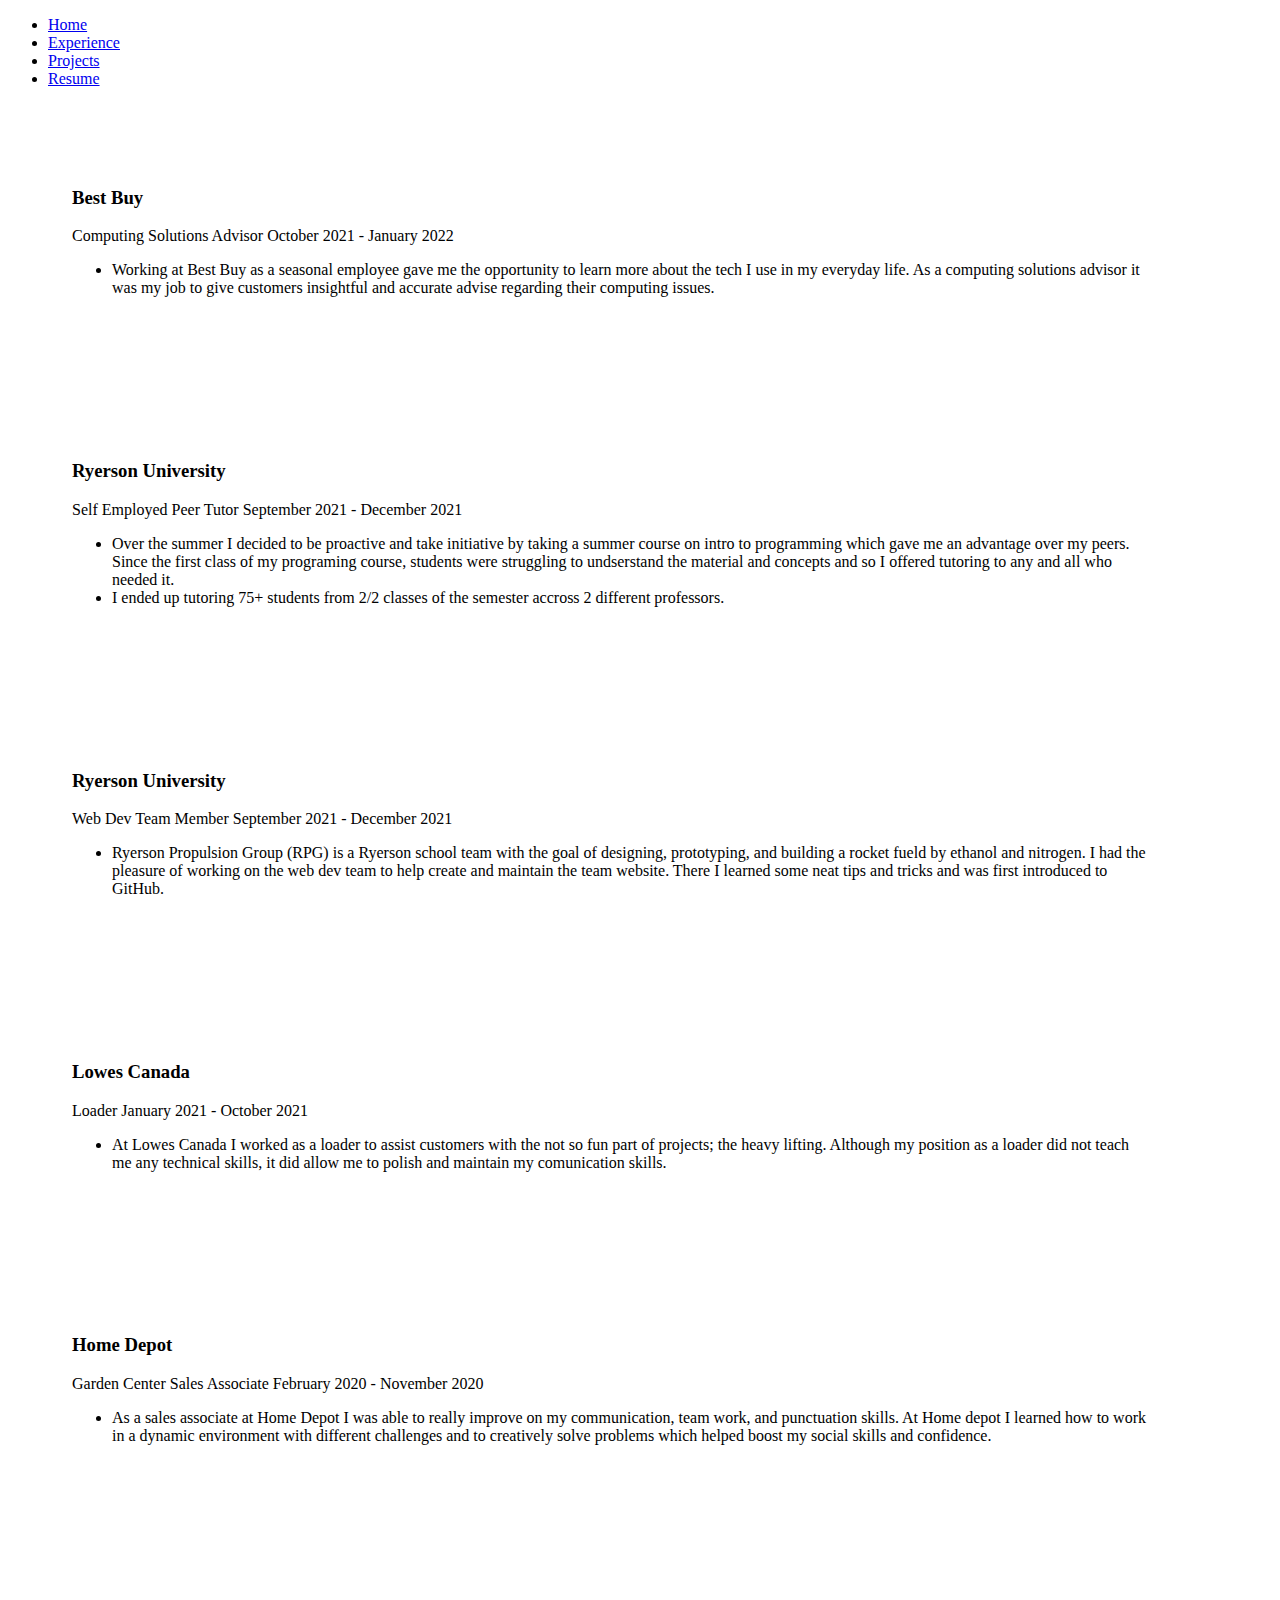
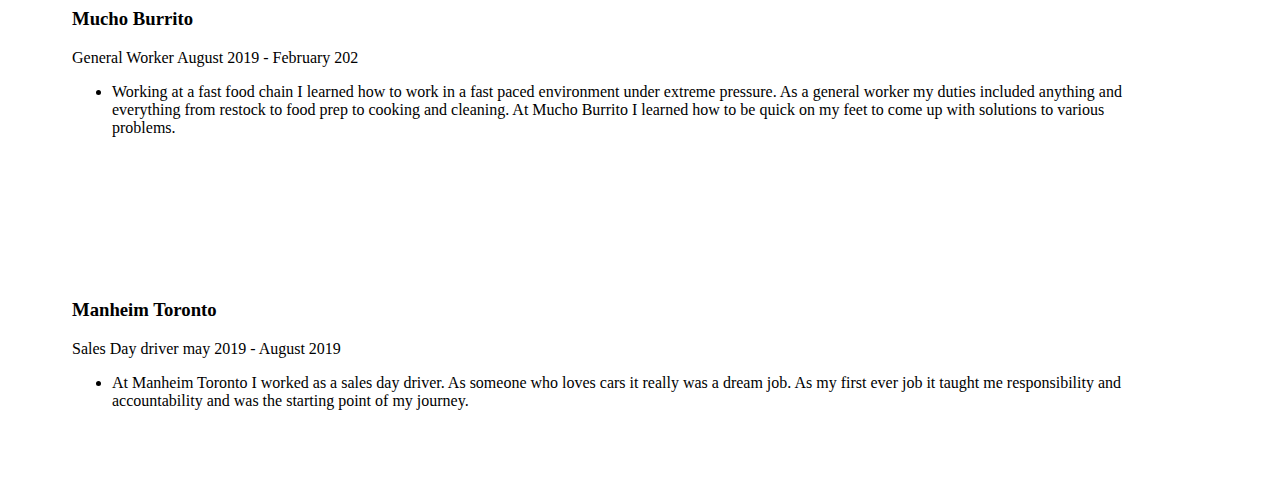
==== experience.html @ ebff09c5 "pushing website to github" ====
<!DOCTYPE html>
<html lang="en">
  <head>
    <meta charset="UTF-8" />
    <meta http-equiv="X-UA-Compatible" content="IE=edge" />
    <meta name="viewport" content="width=device-width, initial-scale=1.0" />
    <title>Document</title>
    <link rel="preconnect" href="https://fonts.googleapis.com" />
    <link rel="preconnect" href="https://fonts.gstatic.com" crossorigin />
    <link
      href="https://fonts.googleapis.com/css2?family=Inter:wght@400;600;700&display=swap"
      rel="stylesheet"
    />
    <link rel="stylesheet" href="css/normalize.css" />
    <link rel="stylesheet" href="css/styles.css" />
  </head>

  <style></style>

  <body>

    <nav>
      <ul class="nav">
        <li><a href="index.html">Home</a></li>
        <li><a href="experience.html">Experience</a></li>
        <li><a href="projects.html">Projects</a></li>
        <li><a href="Images/Areeb Noor Resume. (8).pdf" target="_blank">Resume</a></li>
      </ul>
    </nav>

    

    <div class="grid grid--1x2">
      <div style="width: 85%; padding: 4rem">
        <div class="plan">
          <div class="card card--BestBuy">
            <header class="card__header">
              <h3 class="plan__name">Best Buy</h3>
              <span class="plan__description">
                Computing Solutions Advisor</span
              >
              <span class="plan__date">October 2021 - January 2022</span>
            </header>
            <div class="card__body">
              <ul class="list">
                <li class="list__item">Working at Best Buy as a seasonal employee gave me the opportunity to learn more about the tech I use in my everyday life. As a computing solutions advisor it was my job to give customers insightful and accurate advise regarding their computing issues.  </li>
              </ul>
            </div>
          </div>
        </div>
      </div>

      <div style="width: 85%; padding: 4rem">
        <div class="plan">
          <div class="card card--Ryerson">
            <header class="card__header">
              <h3 class="plan__name">Ryerson University</h3>
              <span class="plan__description">
                Self Employed Peer Tutor</span
              >
              <span class="plan__date">September 2021 - December 2021</span>
            </header>
            <div class="card__body">
              <ul class="list">
                <li class="list__item">Over the summer I decided to be proactive and take initiative by taking a summer course on intro to programming which gave me an advantage over my peers. Since the first class of my programing course, students were struggling to undserstand the material and concepts and so I offered tutoring to any and all who needed it. </li>
                <li class="list__item">I ended up tutoring 75+ students from 2/2 classes of the semester accross 2 different professors.</li>
              
              </ul>
            </div>
          </div>
        </div>
      </div>
    </div>

    <div class="grid grid--1x2">
      <div style="width: 85%; padding: 4rem">
        <div class="plan">
          <div class="card card--Ryerson">
            <header class="card__header">
              <h3 class="plan__name">Ryerson University</h3>
              <span class="plan__description">
                Web Dev Team Member</span
              >
              <span class="plan__date">September 2021 - December 2021</span>
            </header>
            <div class="card__body">
              <ul class="list">
                <li class="list__item">Ryerson Propulsion Group (RPG) is a Ryerson school team with the goal of designing, prototyping, and building a rocket fueld by ethanol and nitrogen. I had the pleasure of working on the web dev team to help create and maintain the team website. There I learned some neat tips and tricks and was first introduced to GitHub.</li>
              </ul>
            </div>
          </div>
        </div>
      </div>

      <div style="width: 85%; padding: 4rem">
        <div class="plan">
          <div class="card card--Lowes">
            <header class="card__header">
              <h3 class="plan__name">Lowes Canada</h3>
              <span class="plan__description">
                Loader</span
              >
              <span class="plan__date">January 2021 - October 2021</span>
            </header>
            <div class="card__body">
              <ul class="list">
                <li class="list__item">At Lowes Canada I worked as a loader to assist customers with the not so fun part of projects; the heavy lifting. Although my position as a loader did not teach me any technical skills, it did allow me to polish and maintain my comunication skills.</li>
              </ul>
            </div>
          </div>
        </div>
      </div>
    </div>

    <div class="grid grid--1x2">
      <div style="width: 85%; padding: 4rem">
        <div class="plan">
          <div class="card card--HomeDepot">
            <header class="card__header">
              <h3 class="plan__name">Home Depot</h3>
              <span class="plan__description">
                Garden Center Sales Associate</span
              >
              <span class="plan__date">February 2020 - November 2020</span>
            </header>
            <div class="card__body">
              <ul class="list">
                <li class="list__item">As a sales associate at Home Depot I was able to really improve on my communication, team work, and punctuation skills. At Home depot I learned how to work in a dynamic environment with different challenges and to creatively solve problems which helped boost my social skills and confidence.</li>
              </ul>
            </div>
          </div>
        </div>
      </div>

      <div style="width: 85%; padding: 4rem">
        <div class="plan">
          <div class="card card--Mucho">
            <header class="card__header">
              <h3 class="plan__name">Mucho Burrito</h3>
              <span class="plan__description">
                General Worker</span
              >
              <span class="plan__date">August 2019 - February 202</span>
            </header>
            <div class="card__body">
              <ul class="list">
                <li class="list__item">Working at a fast food chain I learned how to work in a fast paced environment under extreme pressure. As a general worker my duties included anything and everything from restock to food prep to cooking and cleaning. At Mucho Burrito I learned how to be quick on my feet to come up with solutions to various problems.</li>
              </ul>
            </div>
          </div>
        </div>
      </div>
    </div>
    
    <div class="grid grid--1x2">
      <div style="width: 85%; padding: 4rem">
        <div class="plan">
          <div class="card card--Manheim">
            <header class="card__header">
              <h3 class="plan__name">Manheim Toronto</h3>
              <span class="plan__description">
                Sales Day driver</span
              >
              <span class="plan__date">may 2019 - August 2019</span>
            </header>
            <div class="card__body">
              <ul class="list">
                <li class="list__item">At Manheim Toronto I worked as a sales day driver. As someone who loves cars it really was a dream job. As my first ever job it taught me responsibility and accountability and was the starting point of my journey.</li>
              </ul>
            </div>
          </div>
        </div>
      </div>
    
    
    

      
      
  

      

    
      
  </body>
</html>
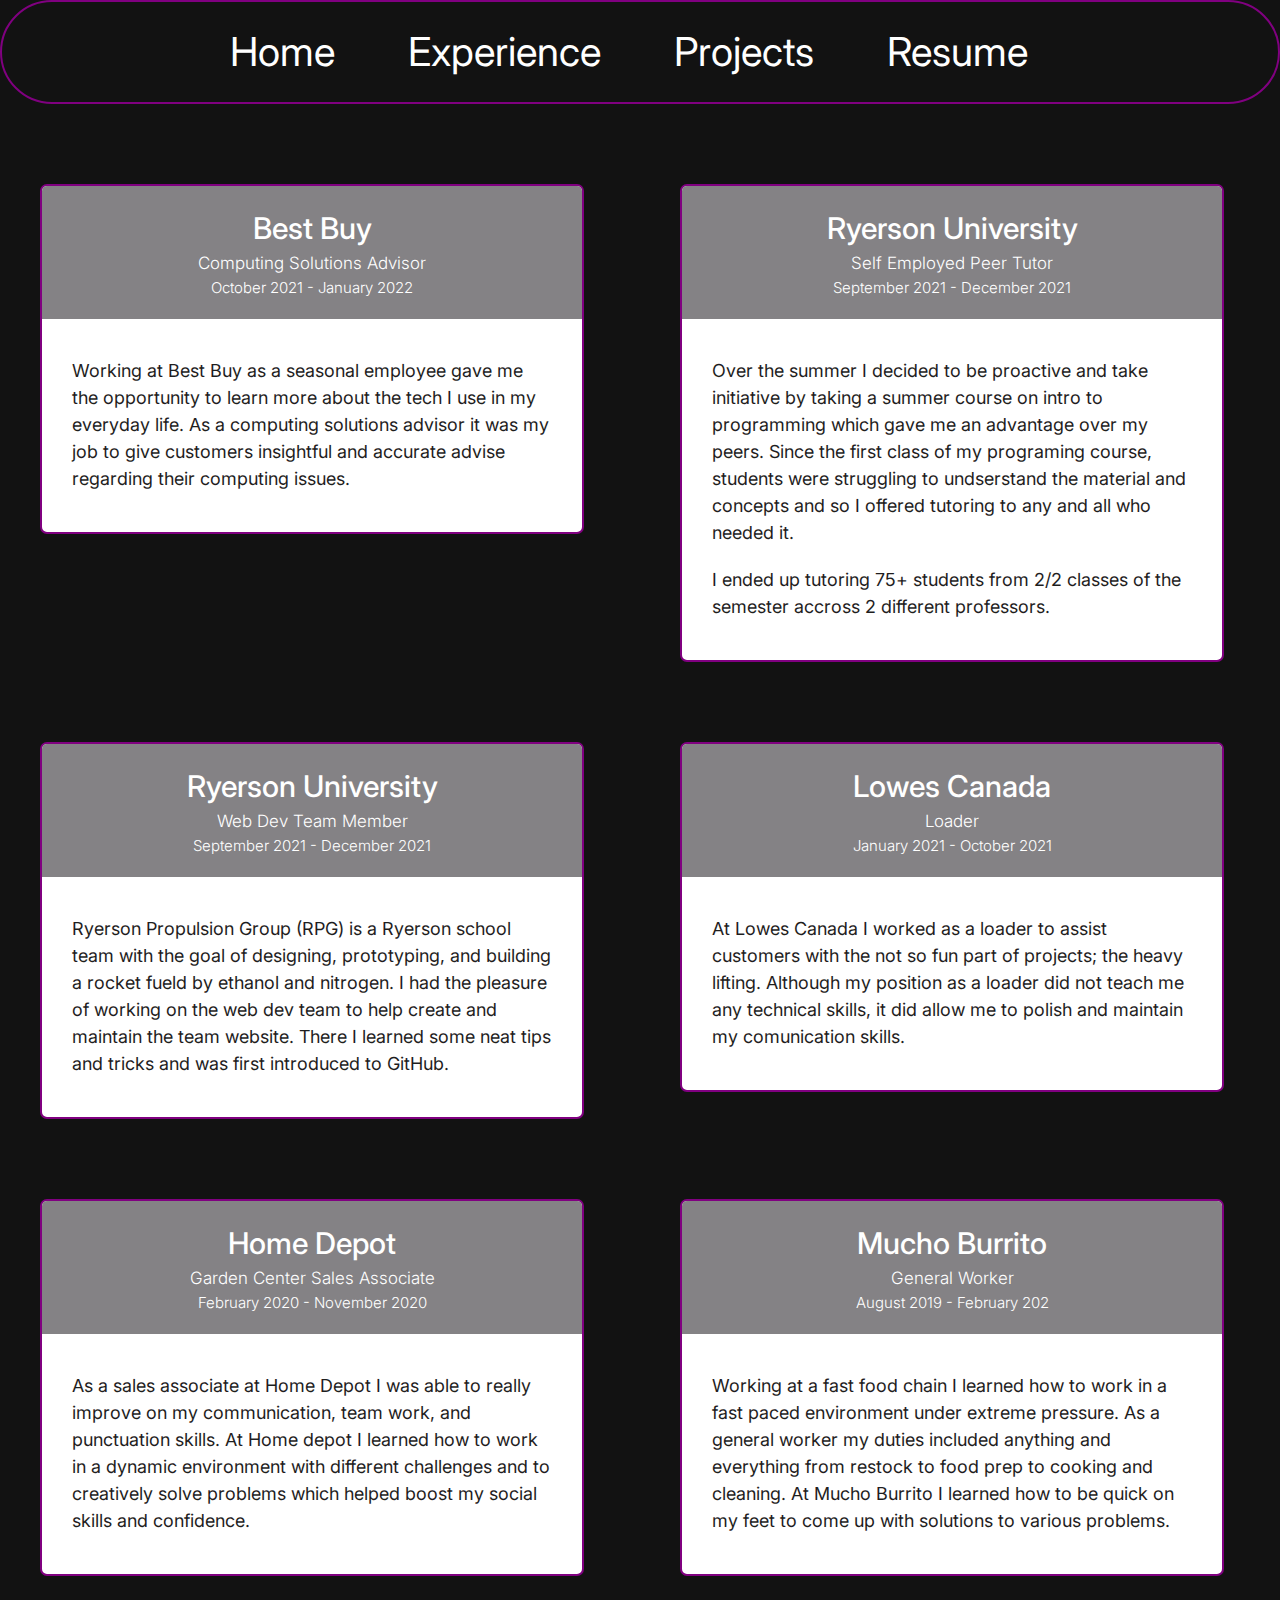
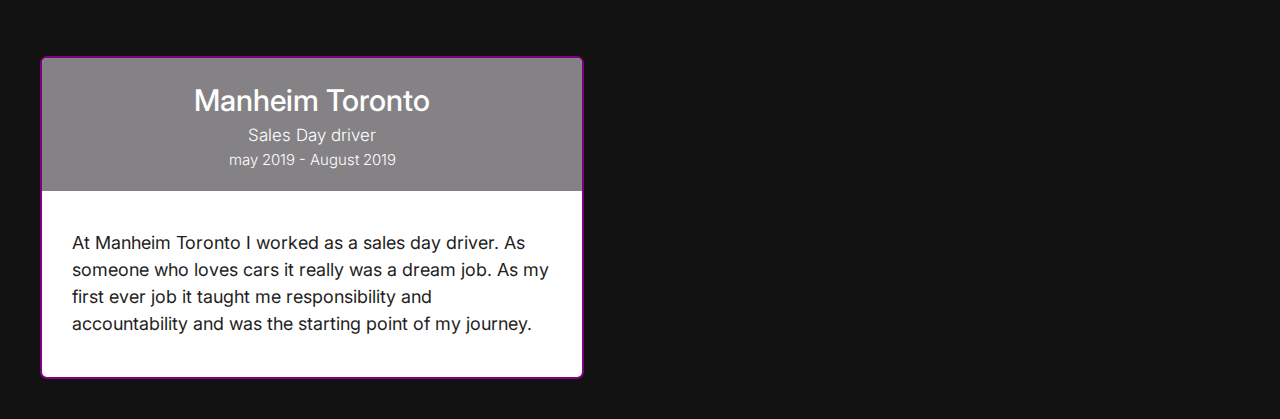
==== commit 6ef4d7f4: "Naming convention" ====
--- a/experience.html
+++ b/experience.html
@@ -11,8 +11,8 @@
       href="https://fonts.googleapis.com/css2?family=Inter:wght@400;600;700&display=swap"
       rel="stylesheet"
     />
-    <link rel="stylesheet" href="css/normalize.css" />
-    <link rel="stylesheet" href="css/styles.css" />
+    <link rel="stylesheet" href="CSS/normalize.css" />
+    <link rel="stylesheet" href="CSS/styles.css" />
   </head>
 
   <style></style>
@@ -24,7 +24,7 @@
         <li><a href="index.html">Home</a></li>
         <li><a href="experience.html">Experience</a></li>
         <li><a href="projects.html">Projects</a></li>
-        <li><a href="Images/Areeb Noor Resume. (8).pdf" target="_blank">Resume</a></li>
+        <li><a href="Images/AreebNoorResume.pdf" target="_blank">Resume</a></li>
       </ul>
     </nav>
 
--- a/CSS/styles.css
+++ b/CSS/styles.css
@@ -0,0 +1,315 @@
+:root {
+  --color-primary: #2584ff;
+  --color-secondary: #00d9ff;
+  --color-accent: #ff3400;
+  --color-headings: #1b0760;
+  --color-body: #918ca4;
+}
+/* Typography*/
+
+html {
+  font-size: 62.5%;
+}
+body {
+  font-family: Inter, Arial, Helvetica, Sans-serif;
+  font-size: 2.4rem;
+  line-height: 1.5;
+  color: var(--color-body);
+  background: #121212;
+}
+
+h1,
+h2,
+h3 {
+  color: var(--color-headings);
+  margin-bottom: 1rem;
+}
+
+h1 {
+  font-size: 7rem;
+  color: white;
+  text-align: center;
+  margin-top: 1rem;
+}
+
+h2 {
+  font-size: 4rem;
+}
+
+h3 {
+  font-size: 3rem;
+}
+
+p {
+  margin-top: 0;
+}
+
+@media screen and (min-width: 1024px) {
+  body {
+    font-size: 1.8rem;
+  }
+
+  h1 {
+    font-size: 8rem;
+  }
+
+  h2 {
+    font-size: 4rem;
+    color: white;
+  }
+
+  h3 {
+    font-size: 2.4rem;
+  }
+}
+/* Link */
+a {
+  text-decoration: none;
+  color: white;
+}
+
+.link-arrow {
+  color: var(--color-accent);
+  text-transform: uppercase;
+  font-size: 2rem;
+  font-weight: bold;
+}
+
+.link-arrow::after {
+  content: "-->";
+  margin-left: 5px;
+  transition: margin 0.15s;
+}
+
+.link-arrow:hover::after {
+  margin-left: 10px;
+}
+
+@media screen and (min-width: 1024px) {
+  .link-arrow {
+    font-size: 1.5rem;
+  }
+}
+
+/* Badges */
+.badge {
+  border-radius: 20px;
+  font-size: 2rem;
+  font-weight: 600;
+  padding: 0.5rem 2rem;
+  white-space: nowrap;
+}
+
+.badge--primary {
+  background: purple;
+  display: block;
+  margin-left: 825px;
+  width: 18rem;
+  text-align: center;
+
+  border-radius: 5rem;
+  margin-top: 1rem;
+}
+
+.badge--secondary {
+  background: var(--color-secondary);
+  color: #fff;
+}
+
+.badge--small {
+  font-size: 1.6rem;
+}
+
+@media screen and (min-width: 1024px) {
+  .badge {
+    font-size: 1.5rem;
+  }
+
+  .badge--small {
+    font-size: 1.2rem;
+  }
+}
+/* Lists */
+.list {
+  list-style: none;
+  padding-left: 0;
+  color: rgb(31, 30, 30);
+}
+
+.socials {
+  display: inline-block;
+  font-size: 6rem;
+  color: white;
+}
+
+.socials > li {
+  display: inline-block;
+  font-size: 6rem;
+  margin-left: 4rem;
+  margin-right: 5rem;
+  color: white;
+}
+
+.socials > li a:hover {
+  color: purple;
+  font-size: 7rem;
+  transition: 0.2s;
+}
+
+.list--inline .list__item {
+  display: inline-block;
+  margin-right: 2rem;
+}
+
+/* Cards */
+.card {
+  border-radius: 7px;
+  overflow: hidden;
+  border: 2px solid purple;
+  background: rgb(255, 255, 255);
+}
+
+.card__header,
+.card__body {
+  padding: 2rem 3rem;
+}
+
+.card--BestBuy .card__header {
+  background: rgb(132, 130, 133);
+  color: #fff;
+}
+
+.card--Lowes .card__header {
+  background: rgb(132, 130, 133);
+  color: #fff;
+}
+
+.card--HomeDepot .card__header {
+  background: rgb(132, 130, 133);
+  color: #fff;
+}
+.card--Mucho .card__header {
+  background: rgb(132, 130, 133);
+  color: #fff;
+}
+.card--Manheim .card__header {
+  background: rgb(132, 130, 133);
+  color: #fff;
+}
+.card--Ryerson .card__header {
+  background: rgb(132, 130, 133);
+  color: #fff;
+}
+
+.card--Filler .card__header {
+  background: black;
+  color: black;
+}
+
+.card--secondary .card__header {
+  background: var(--color-secondary);
+  color: #fff;
+}
+
+/* Plans */
+.plan__name {
+  color: #fff;
+  margin: 0;
+  text-align: center;
+  font-weight: 500;
+  font-size: 3rem;
+}
+
+.plan__description {
+  font-size: 1.8rem;
+  font-weight: 300;
+  display: block;
+  text-align: center;
+}
+
+.plan__date {
+  font-size: 1.5rem;
+  font-weight: 300;
+  display: block;
+  text-align: center;
+}
+
+.plan .list__item {
+  margin-bottom: 2rem;
+}
+
+@media screen and (min-width: 1024px) {
+  .plan__name {
+    font-size: 3rem;
+  }
+
+  .plan__description {
+    font-size: 1.7rem;
+  }
+
+  .plan__date {
+    font-size: 1.5rem;
+  }
+}
+
+/* Grids */
+.grid {
+  display: grid;
+}
+
+@media screen and (min-width: 768px) {
+  .grid--1x2 {
+    grid-template-columns: repeat(2, 1fr);
+  }
+}
+
+.hrid {
+  display: grid;
+}
+
+@media screen and (min-width: 768px) {
+  .hrid--1x2 {
+    grid-template-columns: repeat(2, 1fr);
+  }
+}
+
+.nav {
+  text-align: center;
+  list-style: none;
+  margin-top: 0px;
+  padding-top: 2rem;
+  padding-bottom: 2rem;
+  font-size: 4rem;
+  border: 2.5px solid purple;
+  border-radius: 500px;
+}
+
+.nav > li {
+  display: inline-block;
+  padding-right: 6.3rem;
+}
+
+.nav > li a:hover {
+  color: purple;
+  font-size: 4.2rem;
+  transition: 0.2s;
+}
+
+.HomeList {
+  list-style: none;
+  margin-bottom: 5rem;
+  margin-left: 4rem;
+  margin-right: 4rem;
+  font-size: 3rem;
+  color: #b6b6b6;
+}
+
+.coloredtext {
+  color: purple;
+  font-size: 3.5rem;
+  text-decoration: underline;
+}
+
+.colorcontact {
+  color: purple;
+}
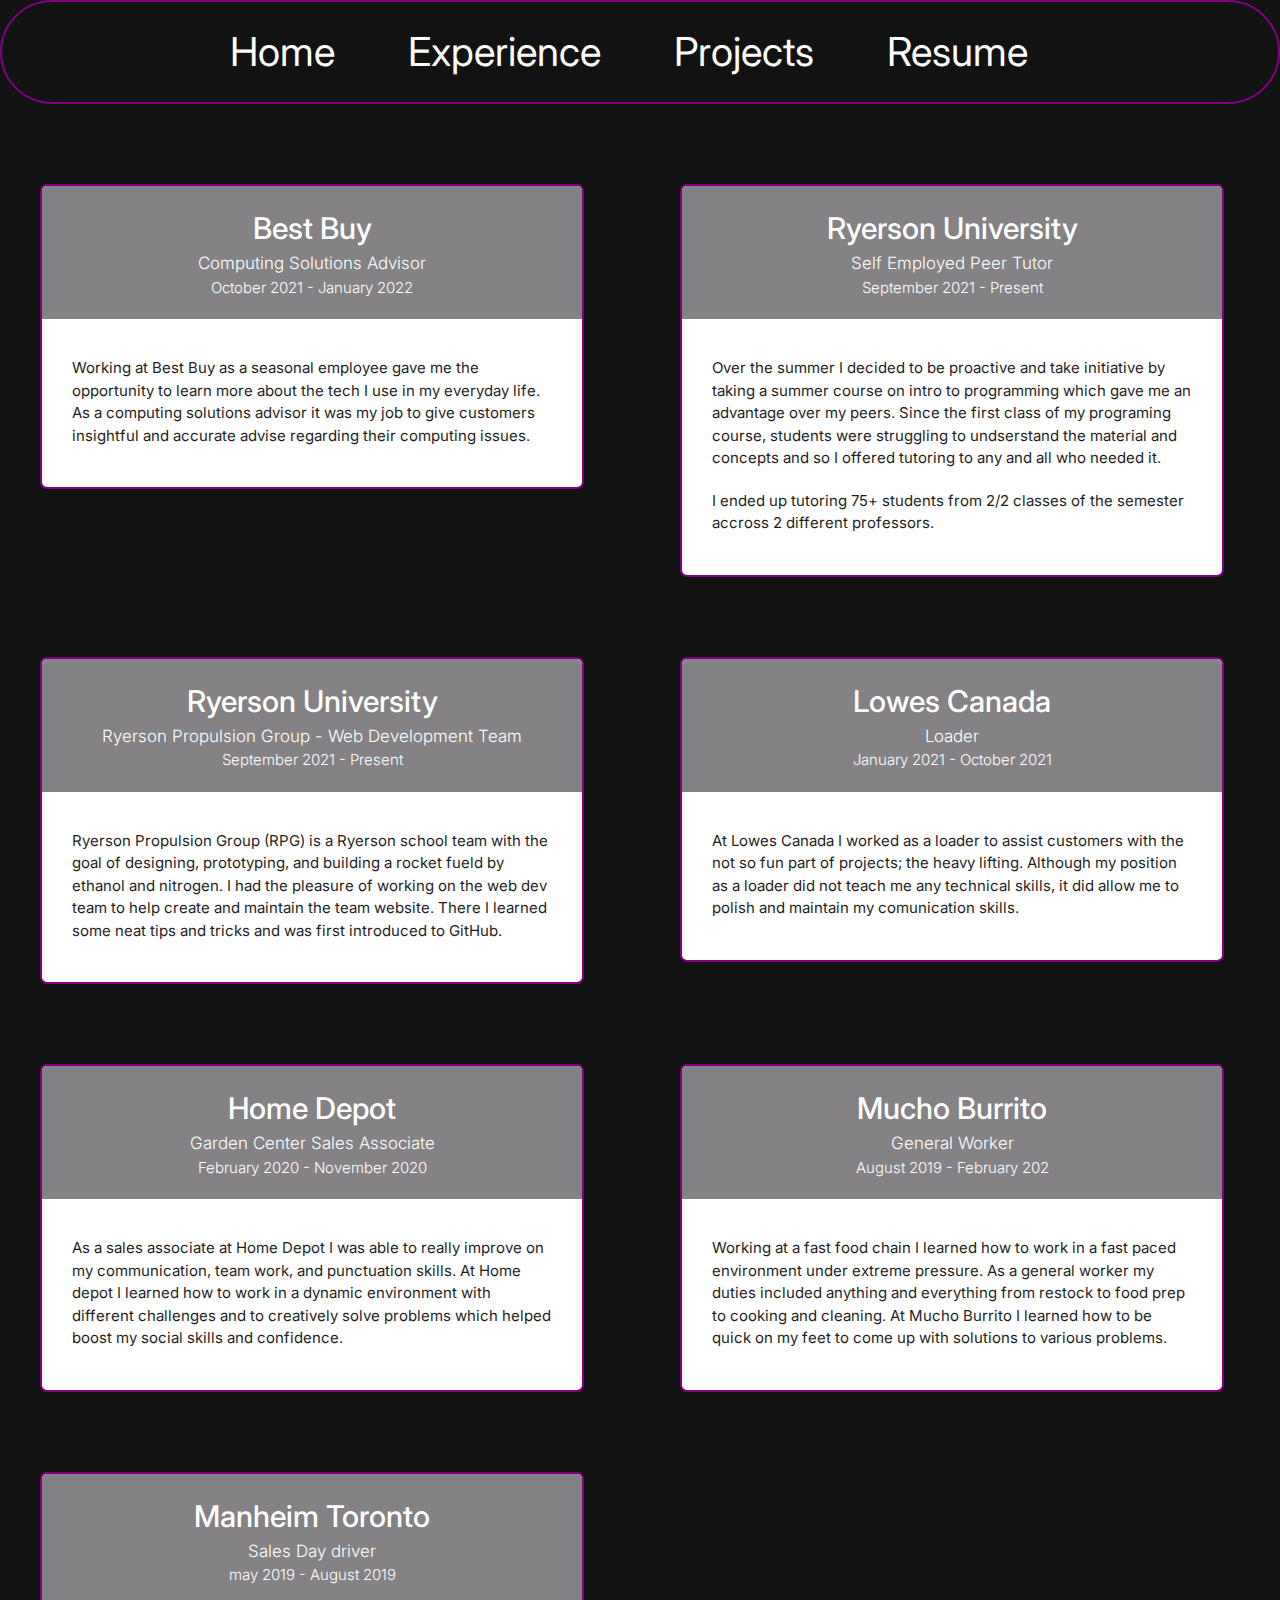
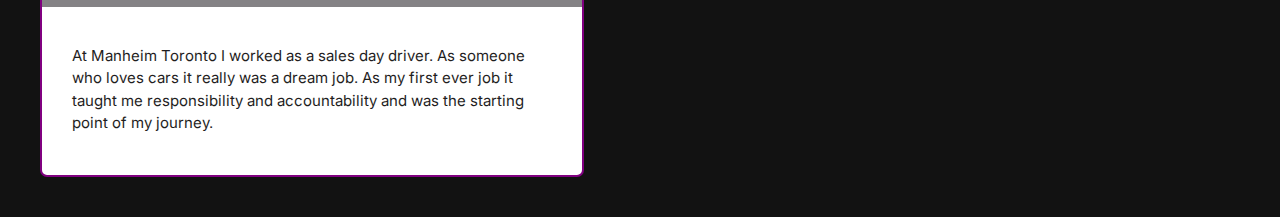
==== commit 71c65e8f: "Fixed resume not loading bug" ====
--- a/experience.html
+++ b/experience.html
@@ -4,7 +4,7 @@
     <meta charset="UTF-8" />
     <meta http-equiv="X-UA-Compatible" content="IE=edge" />
     <meta name="viewport" content="width=device-width, initial-scale=1.0" />
-    <title>Document</title>
+    <title>Areeb Noor Experience</title>
     <link rel="preconnect" href="https://fonts.googleapis.com" />
     <link rel="preconnect" href="https://fonts.gstatic.com" crossorigin />
     <link
@@ -24,7 +24,7 @@
         <li><a href="index.html">Home</a></li>
         <li><a href="experience.html">Experience</a></li>
         <li><a href="projects.html">Projects</a></li>
-        <li><a href="Images/AreebNoorResume.pdf" target="_blank">Resume</a></li>
+        <li><a href="Images/Resume.2022.pdf" target="_blank">Resume</a></li>
       </ul>
     </nav>
 
@@ -58,7 +58,7 @@
               <span class="plan__description">
                 Self Employed Peer Tutor</span
               >
-              <span class="plan__date">September 2021 - December 2021</span>
+              <span class="plan__date">September 2021 - Present</span>
             </header>
             <div class="card__body">
               <ul class="list">
@@ -79,9 +79,9 @@
             <header class="card__header">
               <h3 class="plan__name">Ryerson University</h3>
               <span class="plan__description">
-                Web Dev Team Member</span
+                Ryerson Propulsion Group - Web Development Team </span
               >
-              <span class="plan__date">September 2021 - December 2021</span>
+              <span class="plan__date">September 2021 - Present</span>
             </header>
             <div class="card__body">
               <ul class="list">
--- a/CSS/styles.css
+++ b/CSS/styles.css
@@ -140,12 +140,13 @@
   display: inline-block;
   font-size: 6rem;
   color: white;
+  margin-top: 0.5rem;
 }
 
 .socials > li {
   display: inline-block;
-  font-size: 6rem;
-  margin-left: 4rem;
+  font-size: 3.5rem;
+  margin-left: 0.5rem;
   margin-right: 5rem;
   color: white;
 }
@@ -236,6 +237,7 @@
 
 .plan .list__item {
   margin-bottom: 2rem;
+  font-size: 1.5rem;
 }
 
 @media screen and (min-width: 1024px) {
@@ -298,18 +300,47 @@
 .HomeList {
   list-style: none;
   margin-bottom: 5rem;
-  margin-left: 4rem;
+  text-align: left;
   margin-right: 4rem;
-  font-size: 3rem;
+  font-size: 1.5rem;
   color: #b6b6b6;
 }
 
 .coloredtext {
   color: purple;
-  font-size: 3.5rem;
+  font-size: 2rem;
   text-decoration: underline;
 }
 
 .colorcontact {
   color: purple;
 }
+
+@media screen and (min-width: 768px) {
+  .HomeList {
+    list-style: none;
+    margin-bottom: 5rem;
+    margin-left: 4rem;
+    margin-right: 4rem;
+    font-size: 3rem;
+    color: #b6b6b6;
+  }
+
+  .socials > li {
+    display: inline-block;
+    font-size: 6rem;
+    margin-left: 4rem;
+    margin-right: 5rem;
+    color: white;
+  }
+
+  .coloredtext {
+    color: purple;
+    font-size: 3.5rem;
+    text-decoration: underline;
+  }
+
+  .plan .list__item {
+    margin-bottom: 2rem;
+  }
+}
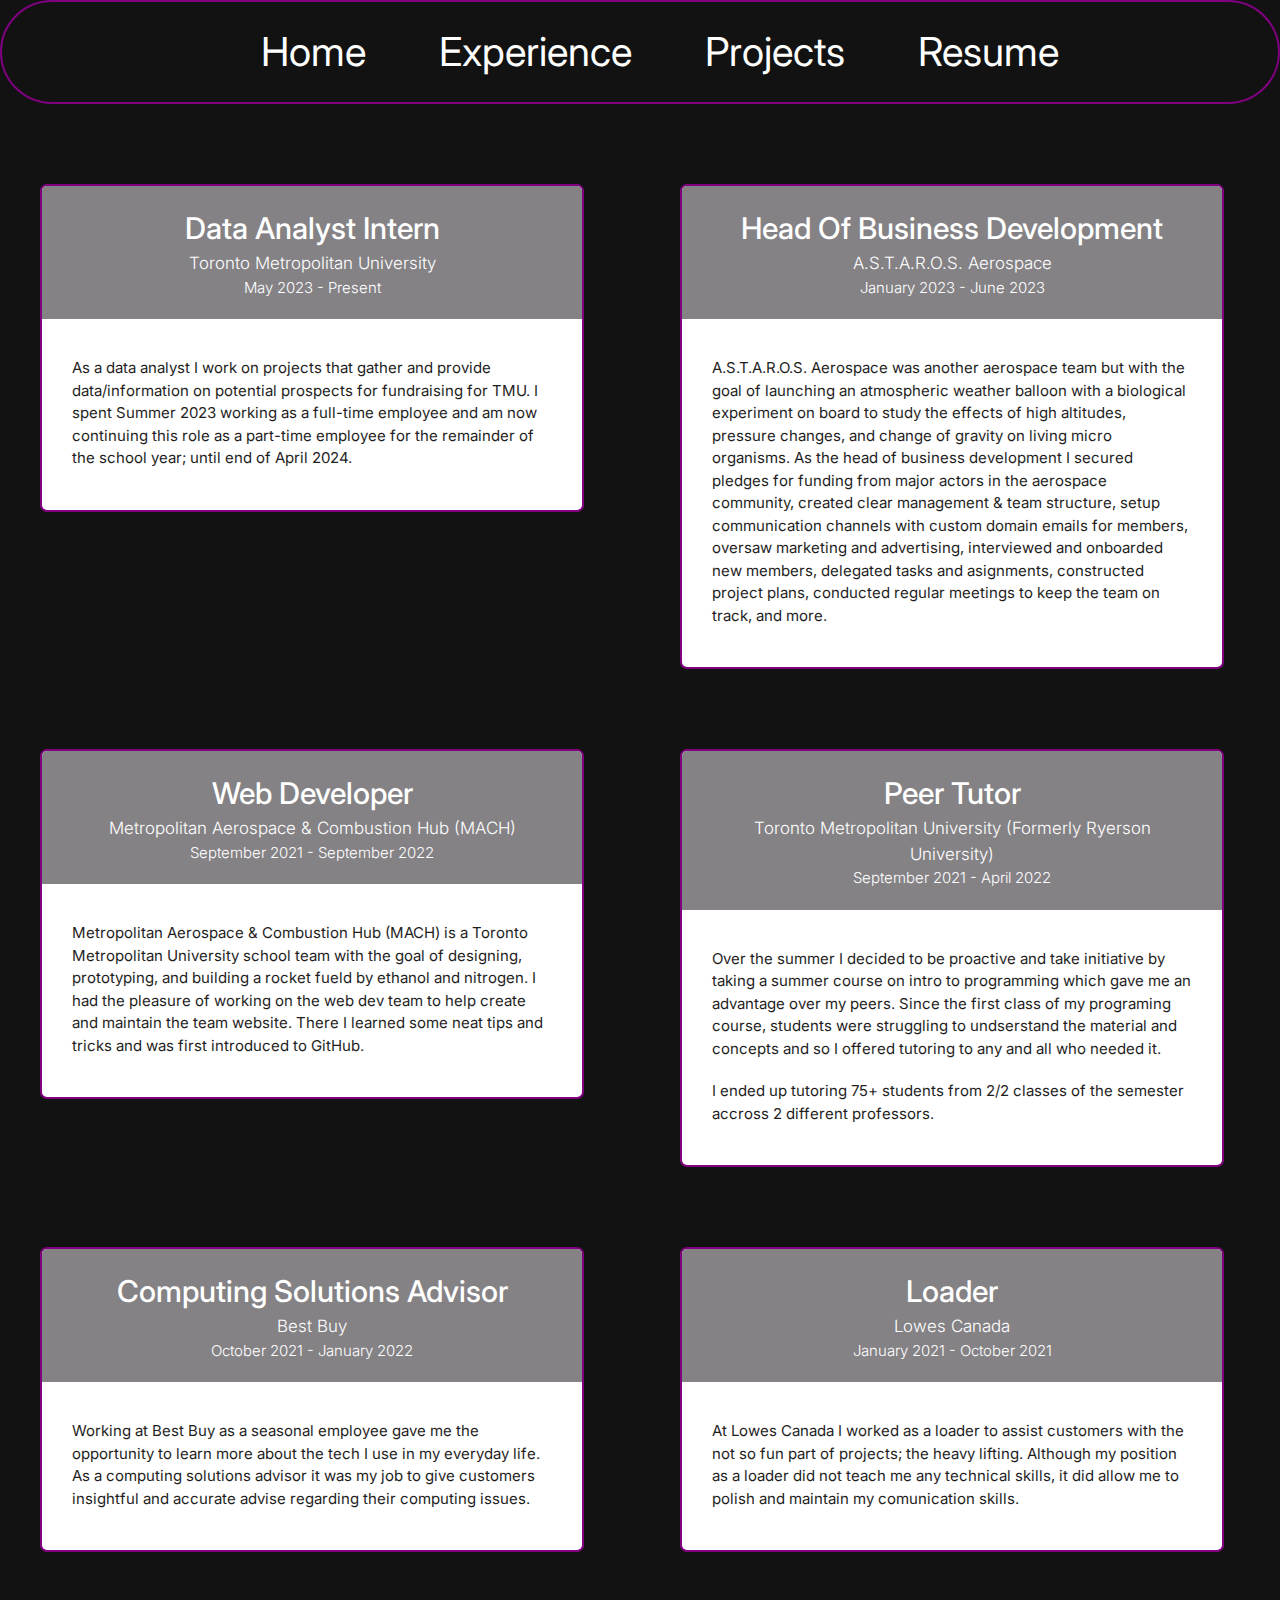
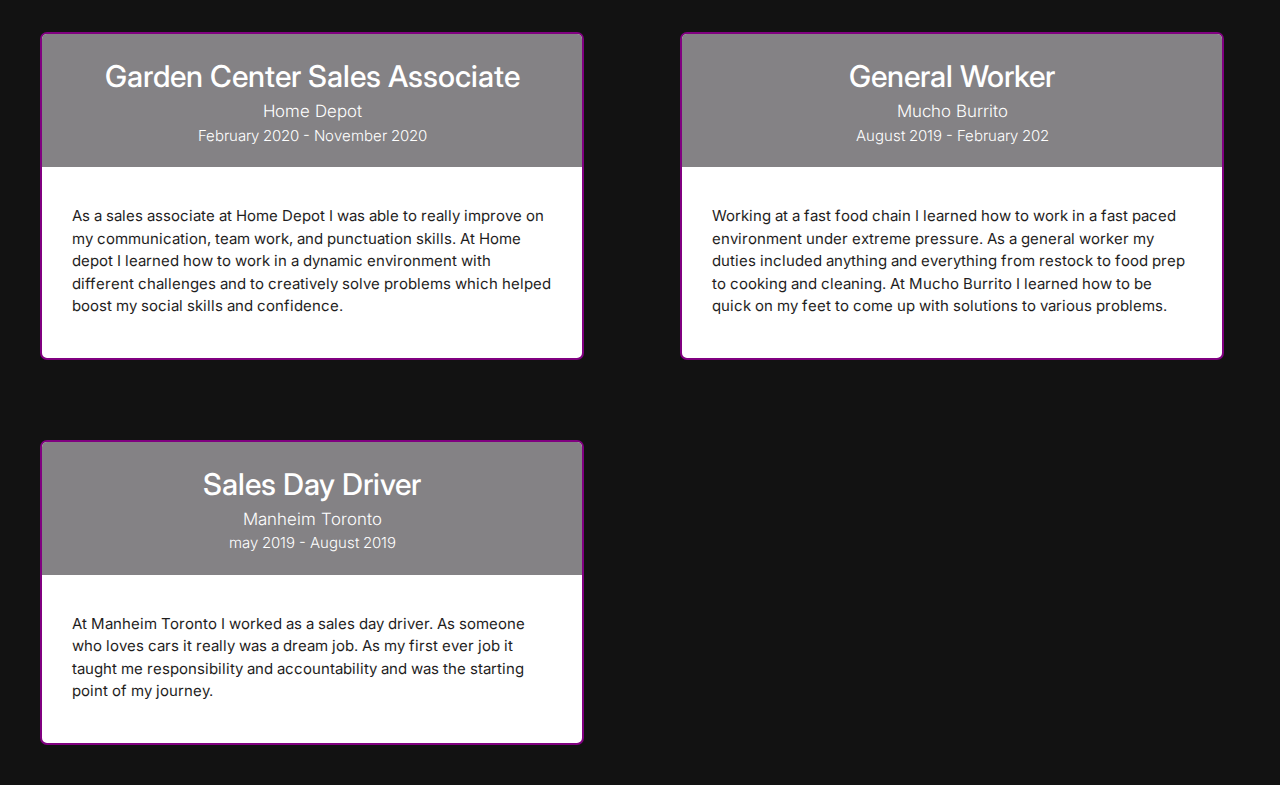
==== commit 2df9c088: "Updated homepage info, updated email info, updated experience page, updated resume" ====
--- a/experience.html
+++ b/experience.html
@@ -24,26 +24,66 @@
         <li><a href="index.html">Home</a></li>
         <li><a href="experience.html">Experience</a></li>
         <li><a href="projects.html">Projects</a></li>
-        <li><a href="Images/Resume.2022.pdf" target="_blank">Resume</a></li>
+        <a href="Images/Areeb Noor Resume Fall 2023.pdf" target="_blank">Resume</a>
       </ul>
     </nav>
 
-    
-
     <div class="grid grid--1x2">
       <div style="width: 85%; padding: 4rem">
         <div class="plan">
           <div class="card card--BestBuy">
             <header class="card__header">
-              <h3 class="plan__name">Best Buy</h3>
-              <span class="plan__description">
-                Computing Solutions Advisor</span
-              >
-              <span class="plan__date">October 2021 - January 2022</span>
-            </header>
-            <div class="card__body">
-              <ul class="list">
-                <li class="list__item">Working at Best Buy as a seasonal employee gave me the opportunity to learn more about the tech I use in my everyday life. As a computing solutions advisor it was my job to give customers insightful and accurate advise regarding their computing issues.  </li>
+              <h3 class="plan__name">Data Analyst Intern</h3>
+              <span class="plan__description">
+                Toronto Metropolitan University</span
+              >
+              <span class="plan__date">May 2023 - Present</span>
+            </header>
+            <div class="card__body">
+              <ul class="list">
+                <li class="list__item">As a data analyst I work on projects that gather and provide data/information on potential prospects for fundraising for TMU. I spent Summer 2023 working as a full-time employee and am now continuing this role as a part-time employee for the remainder of the school year; until end of April 2024.  </li>
+              </ul>
+            </div>
+          </div>
+        </div>
+      </div>
+
+    <div style="width: 85%; padding: 4rem">
+      <div class="plan">
+        <div class="card card--Ryerson">
+          <header class="card__header">
+            <h3 class="plan__name">Head Of Business Development</h3>
+            <span class="plan__description">
+              A.S.T.A.R.O.S. Aerospace</span
+            >
+            <span class="plan__date">January 2023 - June 2023</span>
+          </header>
+          <div class="card__body">
+            <ul class="list">
+              <li class="list__item">A.S.T.A.R.O.S. Aerospace was another aerospace team but with the goal of launching an atmospheric weather balloon with a biological experiment on board to study the effects of high altitudes, pressure changes, and change of gravity on living micro organisms. As the head of business development I secured pledges for funding from major actors in the aerospace community, created clear management & team structure, setup communication channels with custom domain emails for members, oversaw marketing and advertising, interviewed and onboarded new members, delegated tasks and asignments, constructed project plans, conducted regular meetings to keep the team on track, and more.   </li>
+              
+            
+            </ul>
+          </div>
+        </div>
+      </div>
+    </div>
+  </div>
+
+    <div class="grid grid--1x2">
+      <div style="width: 85%; padding: 4rem">
+        <div class="plan">
+          <div class="card card--BestBuy">
+            <header class="card__header">
+              <h3 class="plan__name">Web Developer</h3>
+              <span class="plan__description">
+                Metropolitan Aerospace & Combustion Hub (MACH) </span
+              >
+              <span class="plan__date">September 2021 - September 2022</span>
+            </header>
+            <div class="card__body">
+              <ul class="list">
+                <li class="list__item">Metropolitan Aerospace & Combustion Hub (MACH) is a Toronto Metropolitan University school team with the goal of designing, prototyping, and building a rocket fueld by ethanol and nitrogen. I had the pleasure of working on the web dev team to help create and maintain the team website. There I learned some neat tips and tricks and was first introduced to GitHub.  </li>
               </ul>
             </div>
           </div>
@@ -54,11 +94,11 @@
         <div class="plan">
           <div class="card card--Ryerson">
             <header class="card__header">
-              <h3 class="plan__name">Ryerson University</h3>
-              <span class="plan__description">
-                Self Employed Peer Tutor</span
-              >
-              <span class="plan__date">September 2021 - Present</span>
+              <h3 class="plan__name">Peer Tutor</h3>
+              <span class="plan__description">
+                Toronto Metropolitan University (Formerly Ryerson University)</span
+              >
+              <span class="plan__date">September 2021 - April 2022</span>
             </header>
             <div class="card__body">
               <ul class="list">
@@ -77,15 +117,15 @@
         <div class="plan">
           <div class="card card--Ryerson">
             <header class="card__header">
-              <h3 class="plan__name">Ryerson University</h3>
-              <span class="plan__description">
-                Ryerson Propulsion Group - Web Development Team </span
-              >
-              <span class="plan__date">September 2021 - Present</span>
-            </header>
-            <div class="card__body">
-              <ul class="list">
-                <li class="list__item">Ryerson Propulsion Group (RPG) is a Ryerson school team with the goal of designing, prototyping, and building a rocket fueld by ethanol and nitrogen. I had the pleasure of working on the web dev team to help create and maintain the team website. There I learned some neat tips and tricks and was first introduced to GitHub.</li>
+              <h3 class="plan__name">Computing Solutions Advisor</h3>
+              <span class="plan__description">
+                Best Buy </span
+              >
+              <span class="plan__date">October 2021 - January 2022</span>
+            </header>
+            <div class="card__body">
+              <ul class="list">
+                <li class="list__item">Working at Best Buy as a seasonal employee gave me the opportunity to learn more about the tech I use in my everyday life. As a computing solutions advisor it was my job to give customers insightful and accurate advise regarding their computing issues.</li>
               </ul>
             </div>
           </div>
@@ -96,9 +136,9 @@
         <div class="plan">
           <div class="card card--Lowes">
             <header class="card__header">
-              <h3 class="plan__name">Lowes Canada</h3>
-              <span class="plan__description">
-                Loader</span
+              <h3 class="plan__name">Loader</h3>
+              <span class="plan__description">
+                Lowes Canada</span
               >
               <span class="plan__date">January 2021 - October 2021</span>
             </header>
@@ -117,9 +157,9 @@
         <div class="plan">
           <div class="card card--HomeDepot">
             <header class="card__header">
-              <h3 class="plan__name">Home Depot</h3>
-              <span class="plan__description">
-                Garden Center Sales Associate</span
+              <h3 class="plan__name">Garden Center Sales Associate</h3>
+              <span class="plan__description">
+                Home Depot</span
               >
               <span class="plan__date">February 2020 - November 2020</span>
             </header>
@@ -136,9 +176,9 @@
         <div class="plan">
           <div class="card card--Mucho">
             <header class="card__header">
-              <h3 class="plan__name">Mucho Burrito</h3>
-              <span class="plan__description">
-                General Worker</span
+              <h3 class="plan__name">General Worker</h3>
+              <span class="plan__description">
+                Mucho Burrito</span
               >
               <span class="plan__date">August 2019 - February 202</span>
             </header>
@@ -157,9 +197,9 @@
         <div class="plan">
           <div class="card card--Manheim">
             <header class="card__header">
-              <h3 class="plan__name">Manheim Toronto</h3>
-              <span class="plan__description">
-                Sales Day driver</span
+              <h3 class="plan__name">Sales Day Driver</h3>
+              <span class="plan__description">
+                Manheim Toronto</span
               >
               <span class="plan__date">may 2019 - August 2019</span>
             </header>
